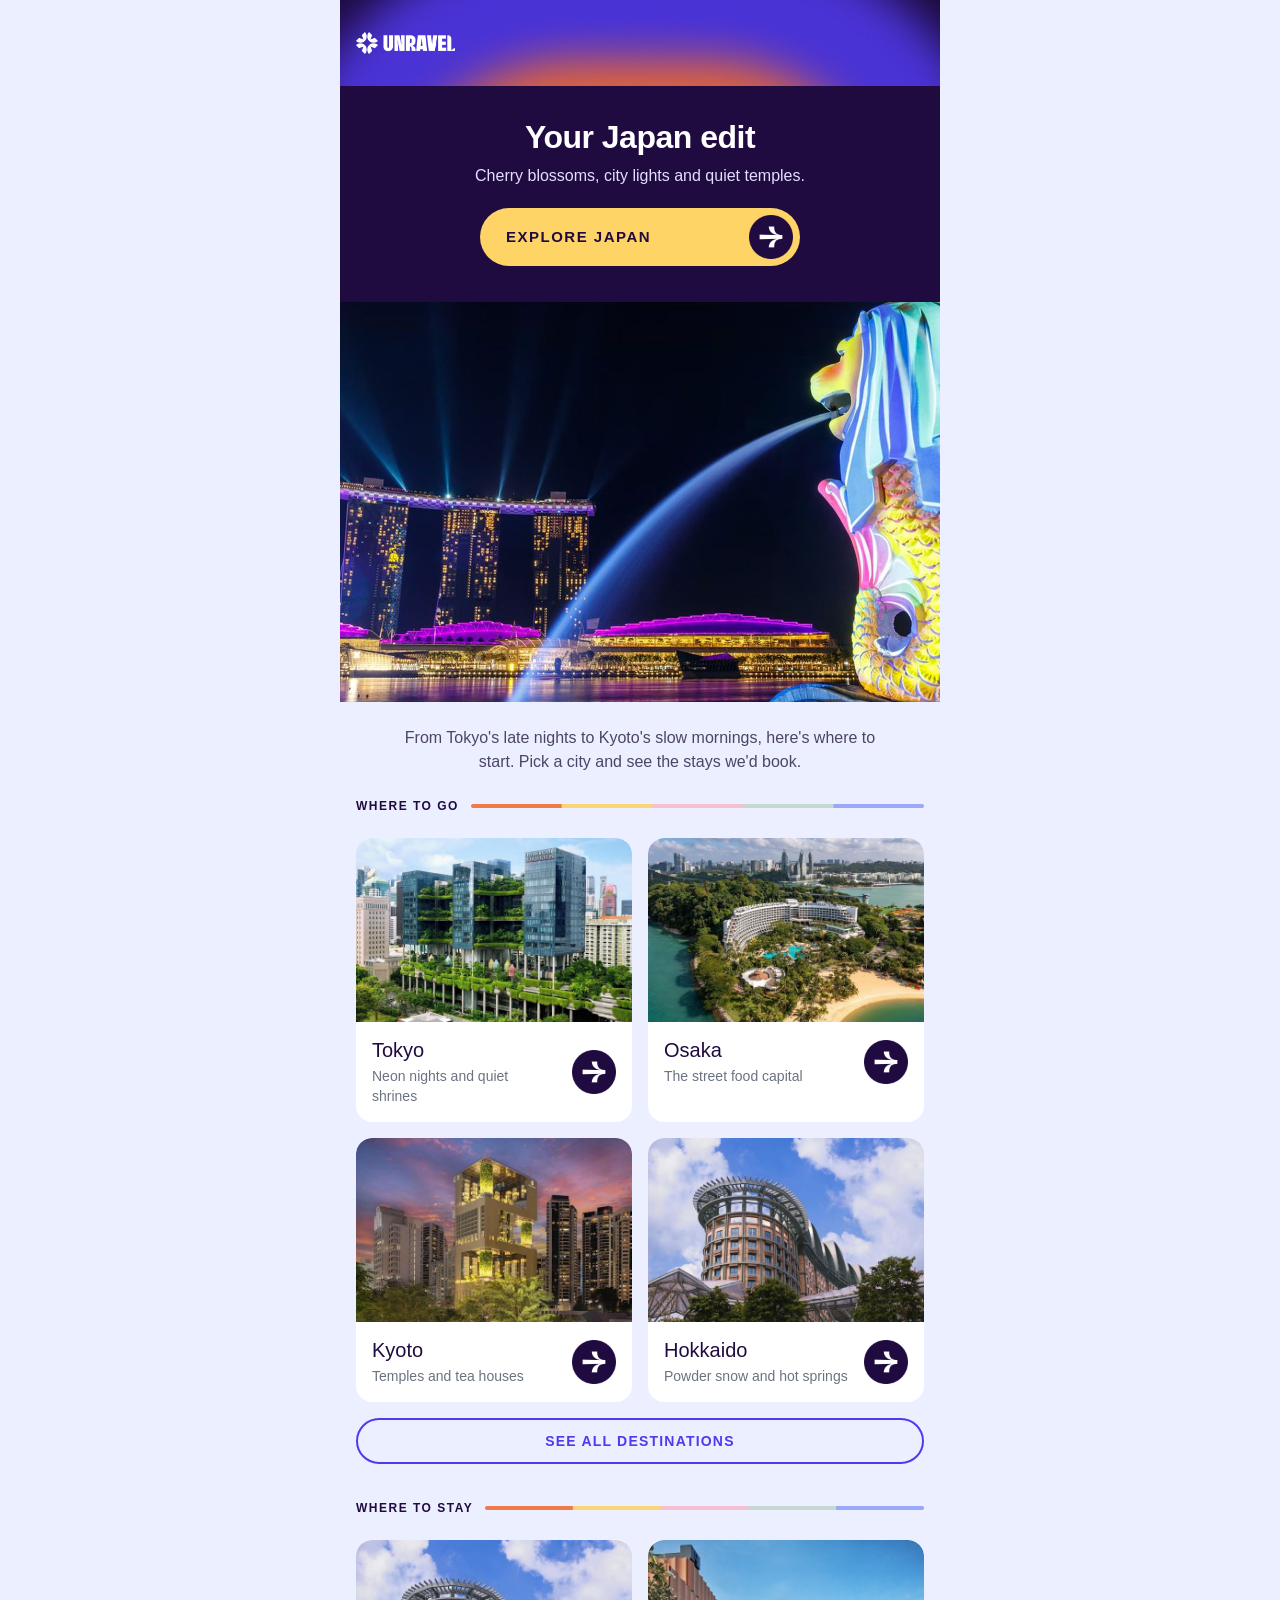
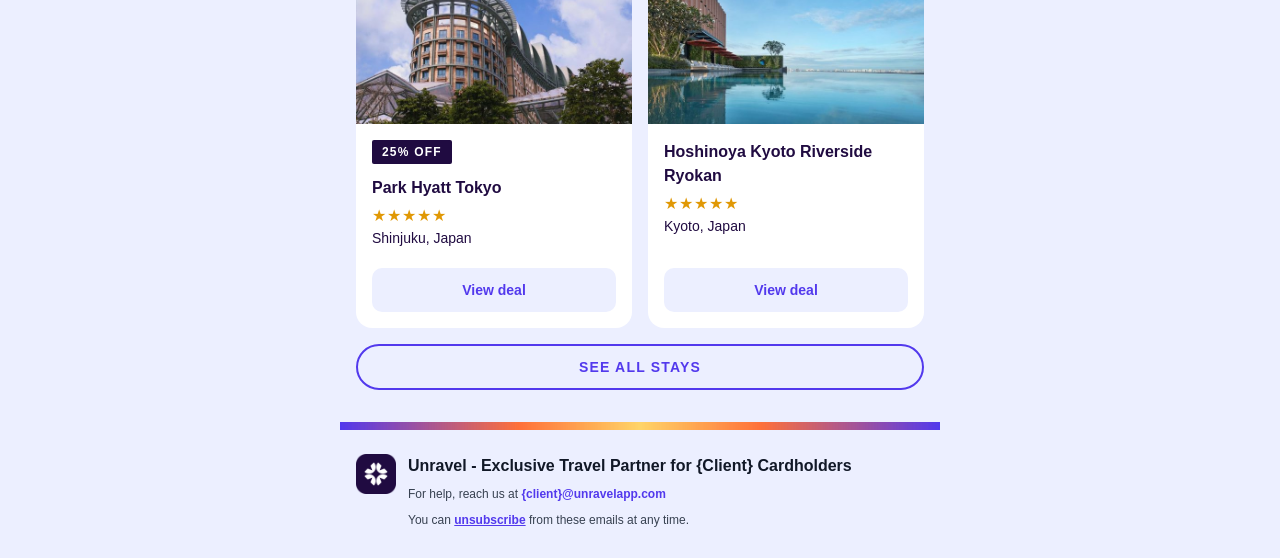
==== destination-cards-unravel/destination-cards-email.html @ 32d65dec "Add Unravel destination cards email project Co-Authored-By: Claude Sonnet 5.5 <noreply@anthropic.com" ====
<!DOCTYPE html>
<html lang="en" xmlns="http://www.w3.org/1999/xhtml" xmlns:v="urn:schemas-microsoft-com:vml" xmlns:o="urn:schemas-microsoft-com:office:office">
<head>
<meta charset="utf-8">
<meta name="viewport" content="width=device-width, initial-scale=1">
<meta http-equiv="X-UA-Compatible" content="IE=edge">
<meta name="color-scheme" content="light dark">
<meta name="supported-color-schemes" content="light dark">
<title>Your Japan edit</title>
<!--[if mso]><style type="text/css">.hc2{width:292px!important}</style><![endif]-->
<style type="text/css">
body{margin:0;padding:0;width:100%!important;-webkit-text-size-adjust:100%;-ms-text-size-adjust:100%}
table,td{mso-table-lspace:0pt;mso-table-rspace:0pt}
img{-ms-interpolation-mode:bicubic}
a{text-decoration:none}
@media (min-width:481px){.hc2{display:table-cell!important;width:50%!important;height:100%!important}.hpair,.hcard,.hbody{height:100%!important}.dh1{font-size:32px!important;line-height:38px!important}.dbp{padding:32px 32px 36px!important}}
@media (max-width:480px){.hph,.hphi{height:200px!important;max-height:200px!important}}
@media (prefers-color-scheme:dark){
 .bgP{background-color:#0F1012!important}
 .bgC{background-color:#1B1C20!important}
 .bgT{background-color:#2A2B30!important}
 .tI{color:#F3F4F6!important}
 .tM{color:#B8BCC6!important}
 .t2{color:#B8BCC6!important}
 .bgS{background-color:#2A2B30!important}
 .bdL{border-color:#4B4F58!important}
 .bgL{background-color:#4B4F58!important}
 .bdG{border-color:#3A3B42!important}
 .bdA{border-color:#B3A9FF!important}
 .tA{color:#B3A9FF!important}
}
[data-ogsb] .bgP{background-color:#0F1012!important}
[data-ogsb] .bgC{background-color:#1B1C20!important}
[data-ogsb] .bgT{background-color:#2A2B30!important}
[data-ogsb] .bgS{background-color:#2A2B30!important}
[data-ogsb] .bgL{background-color:#4B4F58!important}
[data-ogsc] .tI{color:#F3F4F6!important}
[data-ogsc] .tM{color:#B8BCC6!important}
[data-ogsc] .t2{color:#B8BCC6!important}
[data-ogsc] .bdL{border-color:#4B4F58!important}
[data-ogsc] .bdG{border-color:#3A3B42!important}
[data-ogsc] .bdA{border-color:#B3A9FF!important}
[data-ogsc] .tA{color:#B3A9FF!important}
</style>
</head>
<body style="margin:0;padding:0;background-color:#ECEFFF" class="bgP">
<div style="display:none;max-height:0;overflow:hidden;mso-hide:all;font-size:1px;line-height:1px;color:#ECEFFF">Cherry blossoms, city lights and quiet temples.&nbsp;&zwnj;&nbsp;&zwnj;&nbsp;&zwnj;</div>
<table role="presentation" width="100%" cellpadding="0" cellspacing="0" border="0" bgcolor="#ECEFFF" class="bgP" style="background-color:#ECEFFF"><tr><td align="center">
<!--[if mso]><table role="presentation" width="600" align="center" cellpadding="0" cellspacing="0"><tr><td><![endif]-->
<table role="presentation" width="100%" cellpadding="0" cellspacing="0" border="0" style="width:100%;max-width:600px">
<tr><td background="images/banner-mobile.jpg" bgcolor="#200B41" valign="middle" height="86" style="height:86px;background-color:#200B41;background-image:url(images/banner-mobile.jpg);background-size:cover;background-position:center bottom;padding:0 16px"><a href="#" target="_blank" style="text-decoration:none"><img src="images/unravel-logo-white.png" width="99" height="22" alt="Unravel" style="display:block;border:0;outline:none;text-decoration:none;color:#FFFFFF;font-family:Arial,Helvetica,sans-serif;font-size:14px;font-weight:700"></a></td></tr>
<tr><td class="dbp" background="images/band-dark-unravel.jpg" bgcolor="#200B41" align="center" style="background-color:#200B41;background-image:url(images/band-dark-unravel.jpg);background-size:cover;padding:24px 16px 28px;text-align:center"><table role="presentation" width="100%" cellpadding="0" cellspacing="0" border="0">
 <tr><td mc:edit="headline" align="center" class="dh1" style="font-family:Arial,Helvetica,sans-serif;font-size:26px;line-height:32px;font-weight:700;letter-spacing:-0.5px;color:#FFFFFF;text-align:center"><a href="#" target="_blank" style="text-decoration:none;color:#FFFFFF">Your Japan edit</a></td></tr>
 <tr><td mc:edit="subline" align="center" style="padding-top:8px;font-family:Arial,Helvetica,sans-serif;font-size:16px;line-height:24px;color:#E4DEFF;text-align:center"><a href="#" target="_blank" style="text-decoration:none;color:#E4DEFF">Cherry blossoms, city lights and quiet temples.</a></td></tr>
 <tr><td style="padding-top:20px"><table role="presentation" align="center" width="100%" cellpadding="0" cellspacing="0" border="0" style="width:100%;max-width:320px"><tr><td bgcolor="#FFD467" style="background-color:#FFD467;border-radius:29px"><table role="presentation" width="100%" cellpadding="0" cellspacing="0" border="0"><tr><td style="padding:0 0 0 26px;height:58px"><a href="#" target="_blank" style="text-decoration:none;display:block;font-family:Arial,Helvetica,sans-serif;font-size:15px;line-height:58px;font-weight:700;letter-spacing:1.5px;text-transform:uppercase;color:#200B41;text-align:left">Explore Japan</a></td><td width="51" align="right" style="padding:0 7px 0 0;width:51px"><a href="#" target="_blank" style="text-decoration:none"><img src="images/arrow-circle-dark.png" width="44" height="44" alt="" style="display:block;border:0;outline:none;text-decoration:none;"></a></td></tr></table></td></tr></table></td></tr></table></td></tr>
<tr><td class="bgP" bgcolor="#ECEFFF" style="background-color:#ECEFFF;font-size:0;line-height:0"><table role="presentation" width="100%" cellpadding="0" cellspacing="0" border="0"><tr><td mc:edit="hero_image" bgcolor="#E5E7EB" align="center" valign="middle" height="220" style="background-color:#E5E7EB;background-image:url(images/hotel-fallback.png);background-size:cover;background-position:center;background-repeat:no-repeat;font-family:Arial,Helvetica,sans-serif;font-size:0;line-height:0;color:#FFFFFF"><a href="#" target="_blank" style="text-decoration:none;display:block;color:#FFFFFF"><img src="images/hero-landscape-sample.jpg" width="600" alt="" style="display:block;border:0;outline:none;text-decoration:none;width:100%;height:auto;color:#FFFFFF"></a></td></tr></table></td></tr>
<tr><td class="bgP" bgcolor="#ECEFFF" align="center" style="background-color:#ECEFFF;padding:24px 24px 0;text-align:center"><table role="presentation" align="center" width="100%" cellpadding="0" cellspacing="0" border="0" style="width:100%;max-width:480px"><tr><td mc:edit="intro" align="center" class="t2" style="font-family:Arial,Helvetica,sans-serif;font-size:16px;line-height:24px;color:#4B4566;text-align:center">From Tokyo's late nights to Kyoto's slow mornings, here's where to start. Pick a city and see the stays we'd book.</td></tr></table></td></tr>
<tr><td bgcolor="#ECEFFF" class="bgP" align="center" style="background-color:#ECEFFF;padding:0 8px 8px;text-align:left">
<table role="presentation" width="100%" cellpadding="0" cellspacing="0" border="0"><tr><td style="padding:24px 8px 16px"><table role="presentation" width="100%" cellpadding="0" cellspacing="0" border="0"><tr><td mc:edit="dest_heading" class="tI" valign="middle" style="padding:0 12px 0 0;font-family:Arial,Helvetica,sans-serif;font-size:12px;line-height:16px;font-weight:700;letter-spacing:1.5px;text-transform:uppercase;color:#200B41;white-space:nowrap">Where to go</td><td width="100%" valign="middle"><img src="images/five-colour-rule.png" width="500" height="4" alt="" style="display:block;border:0;outline:none;text-decoration:none;width:100%;height:4px"></td></tr></table></td></tr></table><div mc:repeatable="dest_pair" mc:variant="Two cards"><table role="presentation" class="hpair" width="100%" cellpadding="0" cellspacing="0" border="0"><tr><td class="hc2" valign="top" style="display:block;padding:8px"><table role="presentation" width="100%" cellpadding="0" cellspacing="0" border="0" bgcolor="#FFFFFF" class="bgC hcard" style="background-color:#FFFFFF;border-radius:16px;border-collapse:separate">
 <tr><td mc:edit="dest_image_1" bgcolor="#E5E7EB" align="center" valign="middle" class="hph" height="184" style="background-color:#E5E7EB;background-image:url(images/hotel-fallback.png);background-size:cover;background-position:center;background-repeat:no-repeat;height:184px;max-height:184px;overflow:hidden;border-radius:16px 16px 0 0;font-family:Arial,Helvetica,sans-serif;font-size:0;line-height:0;color:#200B41"><a href="#" target="_blank" style="text-decoration:none;display:block;color:#200B41"><img src="images/hotel-photo-1.jpg" width="284" height="184" alt="" style="display:block;border:0;outline:none;text-decoration:none;width:100%;height:184px;object-fit:cover;border-radius:16px 16px 0 0;color:#200B41" class="hphi"></a></td></tr>
 <tr><td class="hbody" valign="top" style="padding:16px"><table role="presentation" width="100%" cellpadding="0" cellspacing="0" border="0"><tr><td valign="middle" style="padding:0"><table role="presentation" width="100%" cellpadding="0" cellspacing="0" border="0"><tr><td mc:edit="dest_name_1" class="tI" style="font-family:Arial,Helvetica,sans-serif;font-size:20px;line-height:24px;font-weight:400;color:#200B41"><a href="#" target="_blank" class="tI" style="text-decoration:none;color:#200B41">Tokyo</a></td></tr><tr><td mc:edit="dest_sub_1" class="t2" style="padding-top:4px;font-family:Arial,Helvetica,sans-serif;font-size:14px;line-height:20px;color:#6B7280">Neon nights and quiet shrines</td></tr></table></td><td width="44" align="right" valign="middle" style="width:44px;min-width:44px;padding-left:16px"><a href="#" target="_blank" style="text-decoration:none"><img src="images/arrow-circle-dark.png" width="44" height="44" alt="" style="display:block;border:0;outline:none;text-decoration:none;width:44px;min-width:44px;max-width:44px;height:44px"></a></td></tr></table></td></tr></table></td><td class="hc2" valign="top" style="display:block;padding:8px"><table role="presentation" width="100%" cellpadding="0" cellspacing="0" border="0" bgcolor="#FFFFFF" class="bgC hcard" style="background-color:#FFFFFF;border-radius:16px;border-collapse:separate">
 <tr><td mc:edit="dest_image_2" bgcolor="#E5E7EB" align="center" valign="middle" class="hph" height="184" style="background-color:#E5E7EB;background-image:url(images/hotel-fallback.png);background-size:cover;background-position:center;background-repeat:no-repeat;height:184px;max-height:184px;overflow:hidden;border-radius:16px 16px 0 0;font-family:Arial,Helvetica,sans-serif;font-size:0;line-height:0;color:#200B41"><a href="#" target="_blank" style="text-decoration:none;display:block;color:#200B41"><img src="images/hotel-photo-2.jpg" width="284" height="184" alt="" style="display:block;border:0;outline:none;text-decoration:none;width:100%;height:184px;object-fit:cover;border-radius:16px 16px 0 0;color:#200B41" class="hphi"></a></td></tr>
 <tr><td class="hbody" valign="top" style="padding:16px"><table role="presentation" width="100%" cellpadding="0" cellspacing="0" border="0"><tr><td valign="middle" style="padding:0"><table role="presentation" width="100%" cellpadding="0" cellspacing="0" border="0"><tr><td mc:edit="dest_name_2" class="tI" style="font-family:Arial,Helvetica,sans-serif;font-size:20px;line-height:24px;font-weight:400;color:#200B41"><a href="#" target="_blank" class="tI" style="text-decoration:none;color:#200B41">Osaka</a></td></tr><tr><td mc:edit="dest_sub_2" class="t2" style="padding-top:4px;font-family:Arial,Helvetica,sans-serif;font-size:14px;line-height:20px;color:#6B7280">The street food capital</td></tr></table></td><td width="44" align="right" valign="middle" style="width:44px;min-width:44px;padding-left:16px"><a href="#" target="_blank" style="text-decoration:none"><img src="images/arrow-circle-dark.png" width="44" height="44" alt="" style="display:block;border:0;outline:none;text-decoration:none;width:44px;min-width:44px;max-width:44px;height:44px"></a></td></tr></table></td></tr></table></td></tr></table></div>
<div mc:repeatable="dest_pair" mc:variant="Two cards"><table role="presentation" class="hpair" width="100%" cellpadding="0" cellspacing="0" border="0"><tr><td class="hc2" valign="top" style="display:block;padding:8px"><table role="presentation" width="100%" cellpadding="0" cellspacing="0" border="0" bgcolor="#FFFFFF" class="bgC hcard" style="background-color:#FFFFFF;border-radius:16px;border-collapse:separate">
 <tr><td mc:edit="dest_image_3" bgcolor="#E5E7EB" align="center" valign="middle" class="hph" height="184" style="background-color:#E5E7EB;background-image:url(images/hotel-fallback.png);background-size:cover;background-position:center;background-repeat:no-repeat;height:184px;max-height:184px;overflow:hidden;border-radius:16px 16px 0 0;font-family:Arial,Helvetica,sans-serif;font-size:0;line-height:0;color:#200B41"><a href="#" target="_blank" style="text-decoration:none;display:block;color:#200B41"><img src="images/hotel-photo-3.jpg" width="284" height="184" alt="" style="display:block;border:0;outline:none;text-decoration:none;width:100%;height:184px;object-fit:cover;border-radius:16px 16px 0 0;color:#200B41" class="hphi"></a></td></tr>
 <tr><td class="hbody" valign="top" style="padding:16px"><table role="presentation" width="100%" cellpadding="0" cellspacing="0" border="0"><tr><td valign="middle" style="padding:0"><table role="presentation" width="100%" cellpadding="0" cellspacing="0" border="0"><tr><td mc:edit="dest_name_3" class="tI" style="font-family:Arial,Helvetica,sans-serif;font-size:20px;line-height:24px;font-weight:400;color:#200B41"><a href="#" target="_blank" class="tI" style="text-decoration:none;color:#200B41">Kyoto</a></td></tr><tr><td mc:edit="dest_sub_3" class="t2" style="padding-top:4px;font-family:Arial,Helvetica,sans-serif;font-size:14px;line-height:20px;color:#6B7280">Temples and tea houses</td></tr></table></td><td width="44" align="right" valign="middle" style="width:44px;min-width:44px;padding-left:16px"><a href="#" target="_blank" style="text-decoration:none"><img src="images/arrow-circle-dark.png" width="44" height="44" alt="" style="display:block;border:0;outline:none;text-decoration:none;width:44px;min-width:44px;max-width:44px;height:44px"></a></td></tr></table></td></tr></table></td><td class="hc2" valign="top" style="display:block;padding:8px"><table role="presentation" width="100%" cellpadding="0" cellspacing="0" border="0" bgcolor="#FFFFFF" class="bgC hcard" style="background-color:#FFFFFF;border-radius:16px;border-collapse:separate">
 <tr><td mc:edit="dest_image_4" bgcolor="#E5E7EB" align="center" valign="middle" class="hph" height="184" style="background-color:#E5E7EB;background-image:url(images/hotel-fallback.png);background-size:cover;background-position:center;background-repeat:no-repeat;height:184px;max-height:184px;overflow:hidden;border-radius:16px 16px 0 0;font-family:Arial,Helvetica,sans-serif;font-size:0;line-height:0;color:#200B41"><a href="#" target="_blank" style="text-decoration:none;display:block;color:#200B41"><img src="images/hotel-photo-4.jpg" width="284" height="184" alt="" style="display:block;border:0;outline:none;text-decoration:none;width:100%;height:184px;object-fit:cover;border-radius:16px 16px 0 0;color:#200B41" class="hphi"></a></td></tr>
 <tr><td class="hbody" valign="top" style="padding:16px"><table role="presentation" width="100%" cellpadding="0" cellspacing="0" border="0"><tr><td valign="middle" style="padding:0"><table role="presentation" width="100%" cellpadding="0" cellspacing="0" border="0"><tr><td mc:edit="dest_name_4" class="tI" style="font-family:Arial,Helvetica,sans-serif;font-size:20px;line-height:24px;font-weight:400;color:#200B41"><a href="#" target="_blank" class="tI" style="text-decoration:none;color:#200B41">Hokkaido</a></td></tr><tr><td mc:edit="dest_sub_4" class="t2" style="padding-top:4px;font-family:Arial,Helvetica,sans-serif;font-size:14px;line-height:20px;color:#6B7280">Powder snow and hot springs</td></tr></table></td><td width="44" align="right" valign="middle" style="width:44px;min-width:44px;padding-left:16px"><a href="#" target="_blank" style="text-decoration:none"><img src="images/arrow-circle-dark.png" width="44" height="44" alt="" style="display:block;border:0;outline:none;text-decoration:none;width:44px;min-width:44px;max-width:44px;height:44px"></a></td></tr></table></td></tr></table></td></tr></table></div>
<table role="presentation" width="100%" cellpadding="0" cellspacing="0" border="0"><tr><td style="padding:8px" mc:edit="more_dest_link"><table role="presentation" width="100%" cellpadding="0" cellspacing="0" border="0"><tr><td class="bdA" align="center" style="border:2px solid #5239ED;border-radius:23px"><a href="#" target="_blank" class="tA" style="text-decoration:none;display:block;font-family:Arial,Helvetica,sans-serif;font-size:14px;line-height:42px;font-weight:700;letter-spacing:1.2px;text-transform:uppercase;color:#5239ED;text-align:center">See all destinations</a></td></tr></table></td></tr></table><table role="presentation" width="100%" cellpadding="0" cellspacing="0" border="0"><tr><td style="padding:28px 8px 16px"><table role="presentation" width="100%" cellpadding="0" cellspacing="0" border="0"><tr><td mc:edit="stays_heading" class="tI" valign="middle" style="padding:0 12px 0 0;font-family:Arial,Helvetica,sans-serif;font-size:12px;line-height:16px;font-weight:700;letter-spacing:1.5px;text-transform:uppercase;color:#200B41;white-space:nowrap">Where to stay</td><td width="100%" valign="middle"><img src="images/five-colour-rule.png" width="500" height="4" alt="" style="display:block;border:0;outline:none;text-decoration:none;width:100%;height:4px"></td></tr></table></td></tr></table><div mc:repeatable="stay_pair" mc:variant="Two cards"><table role="presentation" class="hpair" width="100%" cellpadding="0" cellspacing="0" border="0"><tr><td class="hc2" valign="top" style="display:block;padding:8px"><table role="presentation" width="100%" cellpadding="0" cellspacing="0" border="0" bgcolor="#FFFFFF" class="bgC hcard" style="background-color:#FFFFFF;border-radius:16px;border-collapse:separate">
 <tr><td mc:edit="stay_image_1" bgcolor="#E5E7EB" align="center" valign="middle" class="hph" height="184" style="background-color:#E5E7EB;background-image:url(images/hotel-fallback.png);background-size:cover;background-position:center;background-repeat:no-repeat;height:184px;max-height:184px;overflow:hidden;border-radius:16px 16px 0 0;font-family:Arial,Helvetica,sans-serif;font-size:0;line-height:0;color:#200B41"><a href="#" target="_blank" style="text-decoration:none;display:block;color:#200B41"><img src="images/hotel-photo-4.jpg" width="284" height="184" alt="" style="display:block;border:0;outline:none;text-decoration:none;width:100%;height:184px;object-fit:cover;border-radius:16px 16px 0 0;color:#200B41" class="hphi"></a></td></tr>
 <tr><td class="hbody" valign="top" style="padding:16px 16px 0"><table role="presentation" width="100%" cellpadding="0" cellspacing="0" border="0">
  <tr><td mc:edit="stay_discount_1" style="padding-bottom:12px"><span class="bgCh tCh" style="display:inline-block;background-color:#200B41;color:#FFFFFF;font-family:Arial,Helvetica,sans-serif;font-size:12px;line-height:16px;font-weight:700;letter-spacing:1.2px;padding:4px 10px;border-radius:2px;white-space:nowrap">25% OFF</span></td></tr>
  <tr><td mc:edit="stay_name_1" class="tI" style="padding-bottom:6px;font-family:Arial,Helvetica,sans-serif;font-size:16px;line-height:24px;font-weight:700;color:#200B41"><a href="#" target="_blank" class="tI" style="text-decoration:none;color:#200B41">Park Hyatt Tokyo</a></td></tr>
  <tr><td mc:edit="stay_stars_1" style="padding:0 0 2px;font-family:Arial,Helvetica,sans-serif;font-size:16px;line-height:20px;letter-spacing:1px;color:#E09804">&#9733;&#9733;&#9733;&#9733;&#9733;</td></tr>
  <tr><td mc:edit="stay_location_1" class="tI" style="padding:0 0 12px;font-family:Arial,Helvetica,sans-serif;font-size:14px;line-height:20px;color:#200B41">Shinjuku, Japan</td></tr></table></td></tr>
 <tr><td valign="bottom" style="padding:8px 16px 16px"><table role="presentation" width="100%" cellpadding="0" cellspacing="0" border="0"><tr><td class="bgS" bgcolor="#ECEFFF" align="center" style="background-color:#ECEFFF;border-radius:10px"><a href="#" target="_blank" class="tA" style="text-decoration:none;display:block;font-family:Arial,Helvetica,sans-serif;font-size:14px;line-height:44px;font-weight:700;color:#5239ED;text-align:center">View deal</a></td></tr></table></td></tr></table></td><td class="hc2" valign="top" style="display:block;padding:8px"><table role="presentation" width="100%" cellpadding="0" cellspacing="0" border="0" bgcolor="#FFFFFF" class="bgC hcard" style="background-color:#FFFFFF;border-radius:16px;border-collapse:separate">
 <tr><td mc:edit="stay_image_2" bgcolor="#E5E7EB" align="center" valign="middle" class="hph" height="184" style="background-color:#E5E7EB;background-image:url(images/hotel-fallback.png);background-size:cover;background-position:center;background-repeat:no-repeat;height:184px;max-height:184px;overflow:hidden;border-radius:16px 16px 0 0;font-family:Arial,Helvetica,sans-serif;font-size:0;line-height:0;color:#200B41"><a href="#" target="_blank" style="text-decoration:none;display:block;color:#200B41"><img src="images/hotel-photo-5.jpg" width="284" height="184" alt="" style="display:block;border:0;outline:none;text-decoration:none;width:100%;height:184px;object-fit:cover;border-radius:16px 16px 0 0;color:#200B41" class="hphi"></a></td></tr>
 <tr><td class="hbody" valign="top" style="padding:16px 16px 0"><table role="presentation" width="100%" cellpadding="0" cellspacing="0" border="0">
  
  <tr><td mc:edit="stay_name_2" class="tI" style="padding-bottom:6px;font-family:Arial,Helvetica,sans-serif;font-size:16px;line-height:24px;font-weight:700;color:#200B41"><a href="#" target="_blank" class="tI" style="text-decoration:none;color:#200B41">Hoshinoya Kyoto Riverside Ryokan</a></td></tr>
  <tr><td mc:edit="stay_stars_2" style="padding:0 0 2px;font-family:Arial,Helvetica,sans-serif;font-size:16px;line-height:20px;letter-spacing:1px;color:#E09804">&#9733;&#9733;&#9733;&#9733;&#9733;</td></tr>
  <tr><td mc:edit="stay_location_2" class="tI" style="padding:0 0 12px;font-family:Arial,Helvetica,sans-serif;font-size:14px;line-height:20px;color:#200B41">Kyoto, Japan</td></tr></table></td></tr>
 <tr><td valign="bottom" style="padding:8px 16px 16px"><table role="presentation" width="100%" cellpadding="0" cellspacing="0" border="0"><tr><td class="bgS" bgcolor="#ECEFFF" align="center" style="background-color:#ECEFFF;border-radius:10px"><a href="#" target="_blank" class="tA" style="text-decoration:none;display:block;font-family:Arial,Helvetica,sans-serif;font-size:14px;line-height:44px;font-weight:700;color:#5239ED;text-align:center">View deal</a></td></tr></table></td></tr></table></td></tr></table></div>
<table role="presentation" width="100%" cellpadding="0" cellspacing="0" border="0"><tr><td style="padding:8px" mc:edit="more_stays_link"><table role="presentation" width="100%" cellpadding="0" cellspacing="0" border="0"><tr><td class="bdA" align="center" style="border:2px solid #5239ED;border-radius:23px"><a href="#" target="_blank" class="tA" style="text-decoration:none;display:block;font-family:Arial,Helvetica,sans-serif;font-size:14px;line-height:42px;font-weight:700;letter-spacing:1.2px;text-transform:uppercase;color:#5239ED;text-align:center">See all stays</a></td></tr></table></td></tr></table>
</td></tr>
<tr><td bgcolor="#ECEFFF" class="bgP" height="16" style="background-color:#ECEFFF;height:16px;font-size:0;line-height:0">&nbsp;</td></tr>
<tr><td bgcolor="#ECEFFF" class="bgP" style="background-color:#ECEFFF;font-size:0;line-height:0"><img src="images/gradient-strip.jpg" width="600" height="8" alt="" style="display:block;border:0;outline:none;text-decoration:none;width:100%;height:8px"></td></tr>
<tr><td class="bgP" bgcolor="#ECEFFF" style="background-color:#ECEFFF;padding:24px 16px 28px"><table role="presentation" width="100%" cellpadding="0" cellspacing="0" border="0"><tr><td valign="top" width="40" style="width:40px;min-width:40px"><a href="#" target="_blank" style="text-decoration:none;text-decoration:none;display:block"><img src="images/unravel-mark-chip.png" width="40" height="40" alt="Unravel" style="display:block;border:0;outline:none;text-decoration:none;width:40px;min-width:40px;max-width:40px;height:40px;color:#200B41;font-family:Arial,Helvetica,sans-serif;font-size:12px;font-weight:700"></a></td><td width="12" style="width:12px;min-width:12px;font-size:0;line-height:0">&nbsp;</td><td valign="top" style="text-align:left"><div class="tI" style="font-family:Arial,Helvetica,sans-serif;font-size:16px;line-height:24px;font-weight:700;color:#111827;text-align:left">Unravel - Exclusive Travel Partner for {Client} Cardholders</div><div class="t2" style="padding-top:6px;font-family:Arial,Helvetica,sans-serif;font-size:12px;line-height:20px;color:#374151;text-align:left">For help, reach us at <a href="mailto:{client}@unravelapp.com" style="color:#5239ED;text-decoration:none;font-weight:700" class="tA">{client}@unravelapp.com</a></div><div class="t2" style="padding-top:6px;font-family:Arial,Helvetica,sans-serif;font-size:12px;line-height:20px;color:#374151;text-align:left">You can <a href="*|UNSUB|*" style="color:#5239ED;text-decoration:underline;font-weight:700" class="tA">unsubscribe</a> from these emails at any time.</div></td></tr></table></td></tr>
</table>
<!--[if mso]></td></tr></table><![endif]-->
</td></tr></table>
</body>
</html>
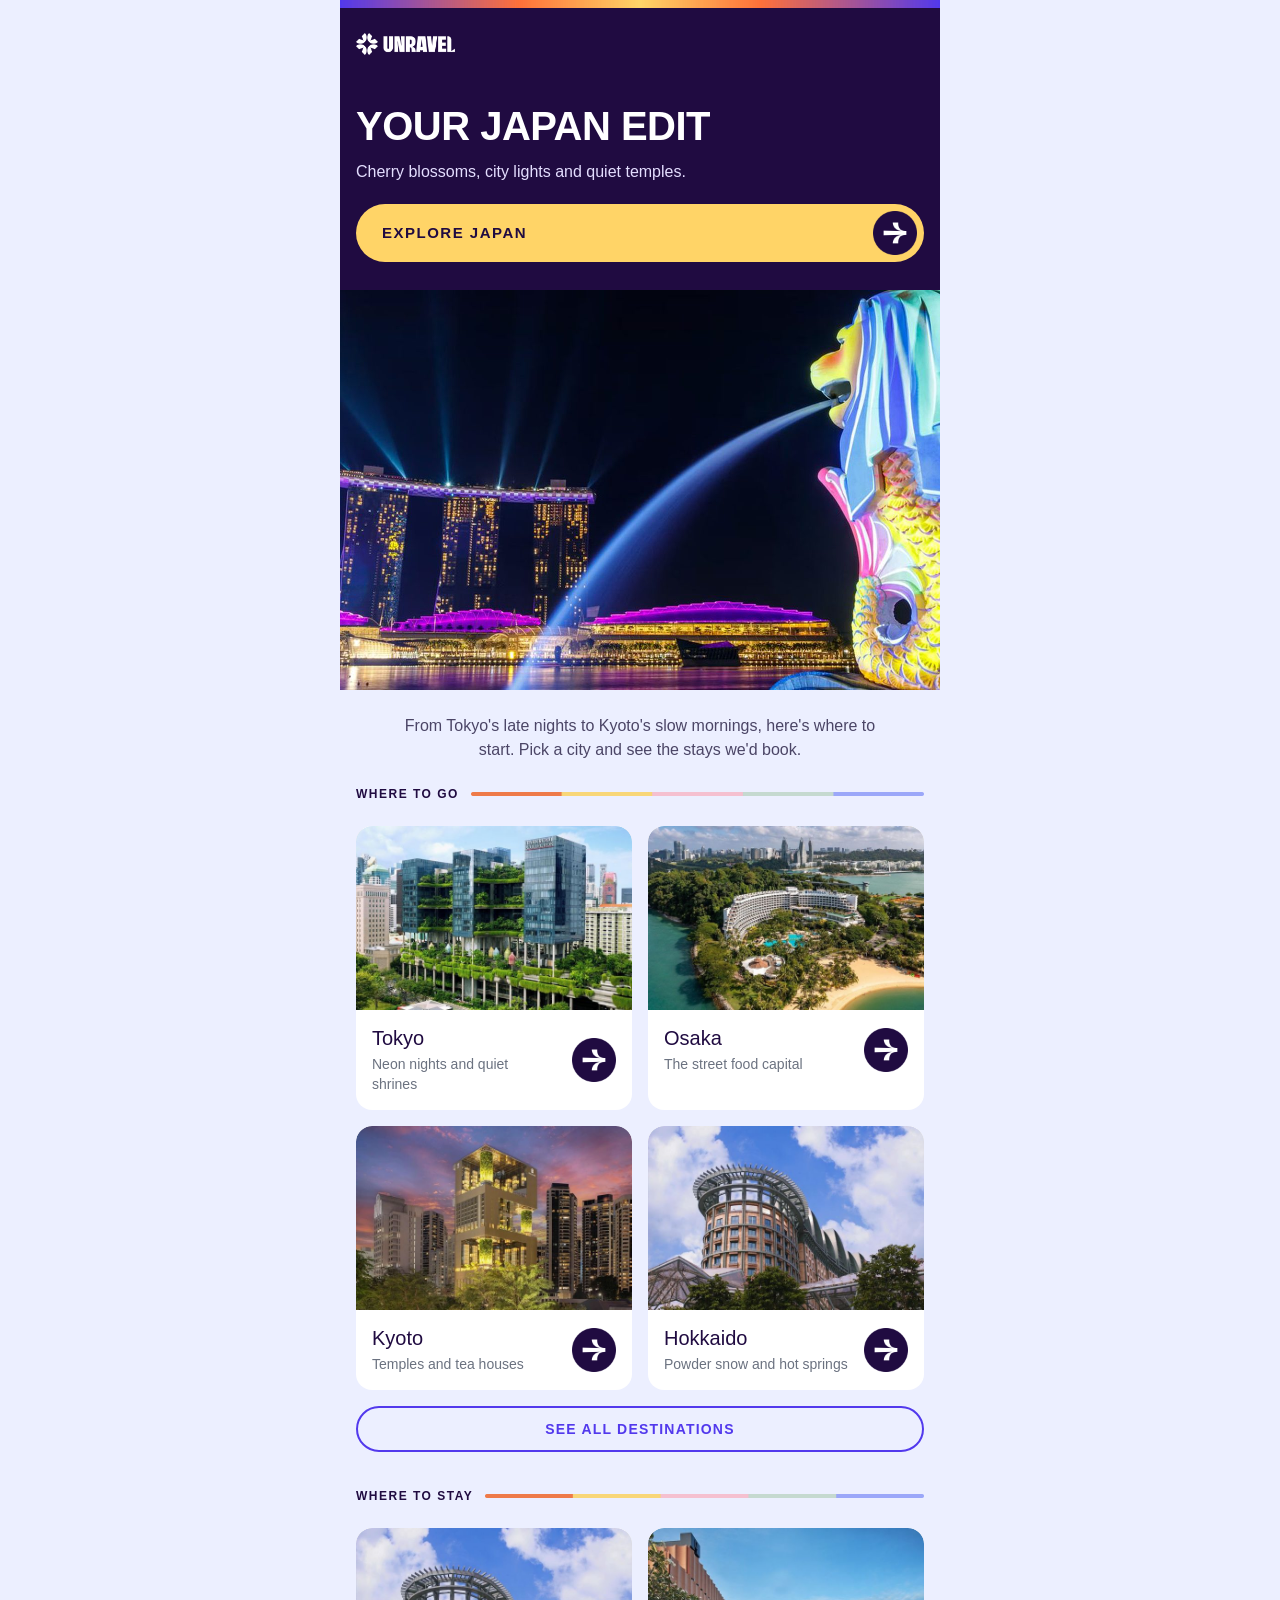
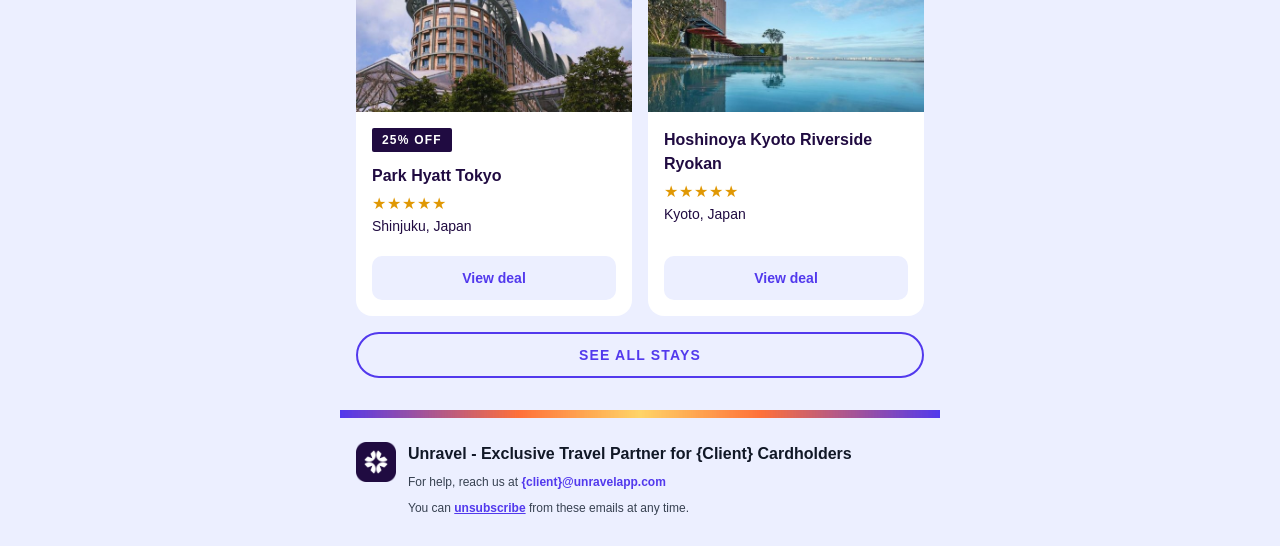
==== commit 16d2224b: "Destination cards: use the simpler destination story header Co-Authored-By: Claude Sonnet 5.5 <norep" ====
--- a/destination-cards-unravel/destination-cards-email.html
+++ b/destination-cards-unravel/destination-cards-email.html
@@ -13,7 +13,9 @@
 table,td{mso-table-lspace:0pt;mso-table-rspace:0pt}
 img{-ms-interpolation-mode:bicubic}
 a{text-decoration:none}
-@media (min-width:481px){.hc2{display:table-cell!important;width:50%!important;height:100%!important}.hpair,.hcard,.hbody{height:100%!important}.dh1{font-size:32px!important;line-height:38px!important}.dbp{padding:32px 32px 36px!important}}
+@media (min-width:481px){.hc2{display:table-cell!important;width:50%!important;height:100%!important}.hpair,.hcard,.hbody{height:100%!important}}
+@media (max-width:340px){.sh1{font-size:28px!important;line-height:32px!important}}
+@media (min-width:481px){.sh1{font-size:40px!important;line-height:44px!important}}
 @media (max-width:480px){.hph,.hphi{height:200px!important;max-height:200px!important}}
 @media (prefers-color-scheme:dark){
  .bgP{background-color:#0F1012!important}
@@ -48,11 +50,11 @@
 <table role="presentation" width="100%" cellpadding="0" cellspacing="0" border="0" bgcolor="#ECEFFF" class="bgP" style="background-color:#ECEFFF"><tr><td align="center">
 <!--[if mso]><table role="presentation" width="600" align="center" cellpadding="0" cellspacing="0"><tr><td><![endif]-->
 <table role="presentation" width="100%" cellpadding="0" cellspacing="0" border="0" style="width:100%;max-width:600px">
-<tr><td background="images/banner-mobile.jpg" bgcolor="#200B41" valign="middle" height="86" style="height:86px;background-color:#200B41;background-image:url(images/banner-mobile.jpg);background-size:cover;background-position:center bottom;padding:0 16px"><a href="#" target="_blank" style="text-decoration:none"><img src="images/unravel-logo-white.png" width="99" height="22" alt="Unravel" style="display:block;border:0;outline:none;text-decoration:none;color:#FFFFFF;font-family:Arial,Helvetica,sans-serif;font-size:14px;font-weight:700"></a></td></tr>
-<tr><td class="dbp" background="images/band-dark-unravel.jpg" bgcolor="#200B41" align="center" style="background-color:#200B41;background-image:url(images/band-dark-unravel.jpg);background-size:cover;padding:24px 16px 28px;text-align:center"><table role="presentation" width="100%" cellpadding="0" cellspacing="0" border="0">
- <tr><td mc:edit="headline" align="center" class="dh1" style="font-family:Arial,Helvetica,sans-serif;font-size:26px;line-height:32px;font-weight:700;letter-spacing:-0.5px;color:#FFFFFF;text-align:center"><a href="#" target="_blank" style="text-decoration:none;color:#FFFFFF">Your Japan edit</a></td></tr>
- <tr><td mc:edit="subline" align="center" style="padding-top:8px;font-family:Arial,Helvetica,sans-serif;font-size:16px;line-height:24px;color:#E4DEFF;text-align:center"><a href="#" target="_blank" style="text-decoration:none;color:#E4DEFF">Cherry blossoms, city lights and quiet temples.</a></td></tr>
- <tr><td style="padding-top:20px"><table role="presentation" align="center" width="100%" cellpadding="0" cellspacing="0" border="0" style="width:100%;max-width:320px"><tr><td bgcolor="#FFD467" style="background-color:#FFD467;border-radius:29px"><table role="presentation" width="100%" cellpadding="0" cellspacing="0" border="0"><tr><td style="padding:0 0 0 26px;height:58px"><a href="#" target="_blank" style="text-decoration:none;display:block;font-family:Arial,Helvetica,sans-serif;font-size:15px;line-height:58px;font-weight:700;letter-spacing:1.5px;text-transform:uppercase;color:#200B41;text-align:left">Explore Japan</a></td><td width="51" align="right" style="padding:0 7px 0 0;width:51px"><a href="#" target="_blank" style="text-decoration:none"><img src="images/arrow-circle-dark.png" width="44" height="44" alt="" style="display:block;border:0;outline:none;text-decoration:none;"></a></td></tr></table></td></tr></table></td></tr></table></td></tr>
+<tr><td bgcolor="#200B41" style="background-color:#200B41;font-size:0;line-height:0"><img src="images/gradient-strip.jpg" width="600" height="8" alt="" style="display:block;border:0;outline:none;text-decoration:none;width:100%;height:8px"></td></tr><tr><td background="images/band-dark-unravel.png" bgcolor="#200B41" valign="middle" height="72" style="height:72px;background-color:#200B41;background-image:url(images/band-dark-unravel.png);background-repeat:repeat;background-size:cover;padding:0 16px"><a href="#" target="_blank" style="text-decoration:none"><img src="images/unravel-logo-white.png" width="99" height="22" alt="Unravel" style="display:block;border:0;outline:none;text-decoration:none;color:#FFFFFF;font-family:Arial,Helvetica,sans-serif;font-size:14px;font-weight:700"></a></td></tr>
+<tr><td background="images/band-dark-unravel.png" bgcolor="#200B41" style="background-color:#200B41;background-image:url(images/band-dark-unravel.png);background-repeat:repeat;background-size:cover;padding:24px 16px 28px"><table role="presentation" width="100%" cellpadding="0" cellspacing="0" border="0">
+ <tr><td mc:edit="headline" class="sh1" style="word-wrap:break-word;overflow-wrap:anywhere;font-family:Arial,Helvetica,sans-serif;font-size:32px;line-height:36px;font-weight:700;letter-spacing:-0.5px;text-transform:uppercase;color:#FFFFFF"><a href="#" target="_blank" style="text-decoration:none;color:#FFFFFF">Your Japan edit</a></td></tr>
+ <tr><td mc:edit="subline" style="padding-top:12px;font-family:Arial,Helvetica,sans-serif;font-size:16px;line-height:24px;font-weight:400;color:#E4DEFF">Cherry blossoms, city lights and quiet temples.</td></tr>
+ <tr><td style="padding-top:20px"><table role="presentation" width="100%" cellpadding="0" cellspacing="0" border="0" style="width:100%"><tr><td bgcolor="#FFD467" style="background-color:#FFD467;border-radius:29px"><table role="presentation" width="100%" cellpadding="0" cellspacing="0" border="0"><tr><td style="padding:0 0 0 26px;height:58px"><a href="#" target="_blank" style="text-decoration:none;display:block;font-family:Arial,Helvetica,sans-serif;font-size:15px;line-height:58px;font-weight:700;letter-spacing:1.5px;text-transform:uppercase;color:#200B41;text-align:left">Explore Japan</a></td><td width="51" align="right" style="padding:0 7px 0 0;width:51px"><a href="#" target="_blank" style="text-decoration:none"><img src="images/arrow-circle-dark.png" width="44" height="44" alt="" style="display:block;border:0;outline:none;text-decoration:none;"></a></td></tr></table></td></tr></table></td></tr></table></td></tr>
 <tr><td class="bgP" bgcolor="#ECEFFF" style="background-color:#ECEFFF;font-size:0;line-height:0"><table role="presentation" width="100%" cellpadding="0" cellspacing="0" border="0"><tr><td mc:edit="hero_image" bgcolor="#E5E7EB" align="center" valign="middle" height="220" style="background-color:#E5E7EB;background-image:url(images/hotel-fallback.png);background-size:cover;background-position:center;background-repeat:no-repeat;font-family:Arial,Helvetica,sans-serif;font-size:0;line-height:0;color:#FFFFFF"><a href="#" target="_blank" style="text-decoration:none;display:block;color:#FFFFFF"><img src="images/hero-landscape-sample.jpg" width="600" alt="" style="display:block;border:0;outline:none;text-decoration:none;width:100%;height:auto;color:#FFFFFF"></a></td></tr></table></td></tr>
 <tr><td class="bgP" bgcolor="#ECEFFF" align="center" style="background-color:#ECEFFF;padding:24px 24px 0;text-align:center"><table role="presentation" align="center" width="100%" cellpadding="0" cellspacing="0" border="0" style="width:100%;max-width:480px"><tr><td mc:edit="intro" align="center" class="t2" style="font-family:Arial,Helvetica,sans-serif;font-size:16px;line-height:24px;color:#4B4566;text-align:center">From Tokyo's late nights to Kyoto's slow mornings, here's where to start. Pick a city and see the stays we'd book.</td></tr></table></td></tr>
 <tr><td bgcolor="#ECEFFF" class="bgP" align="center" style="background-color:#ECEFFF;padding:0 8px 8px;text-align:left">
